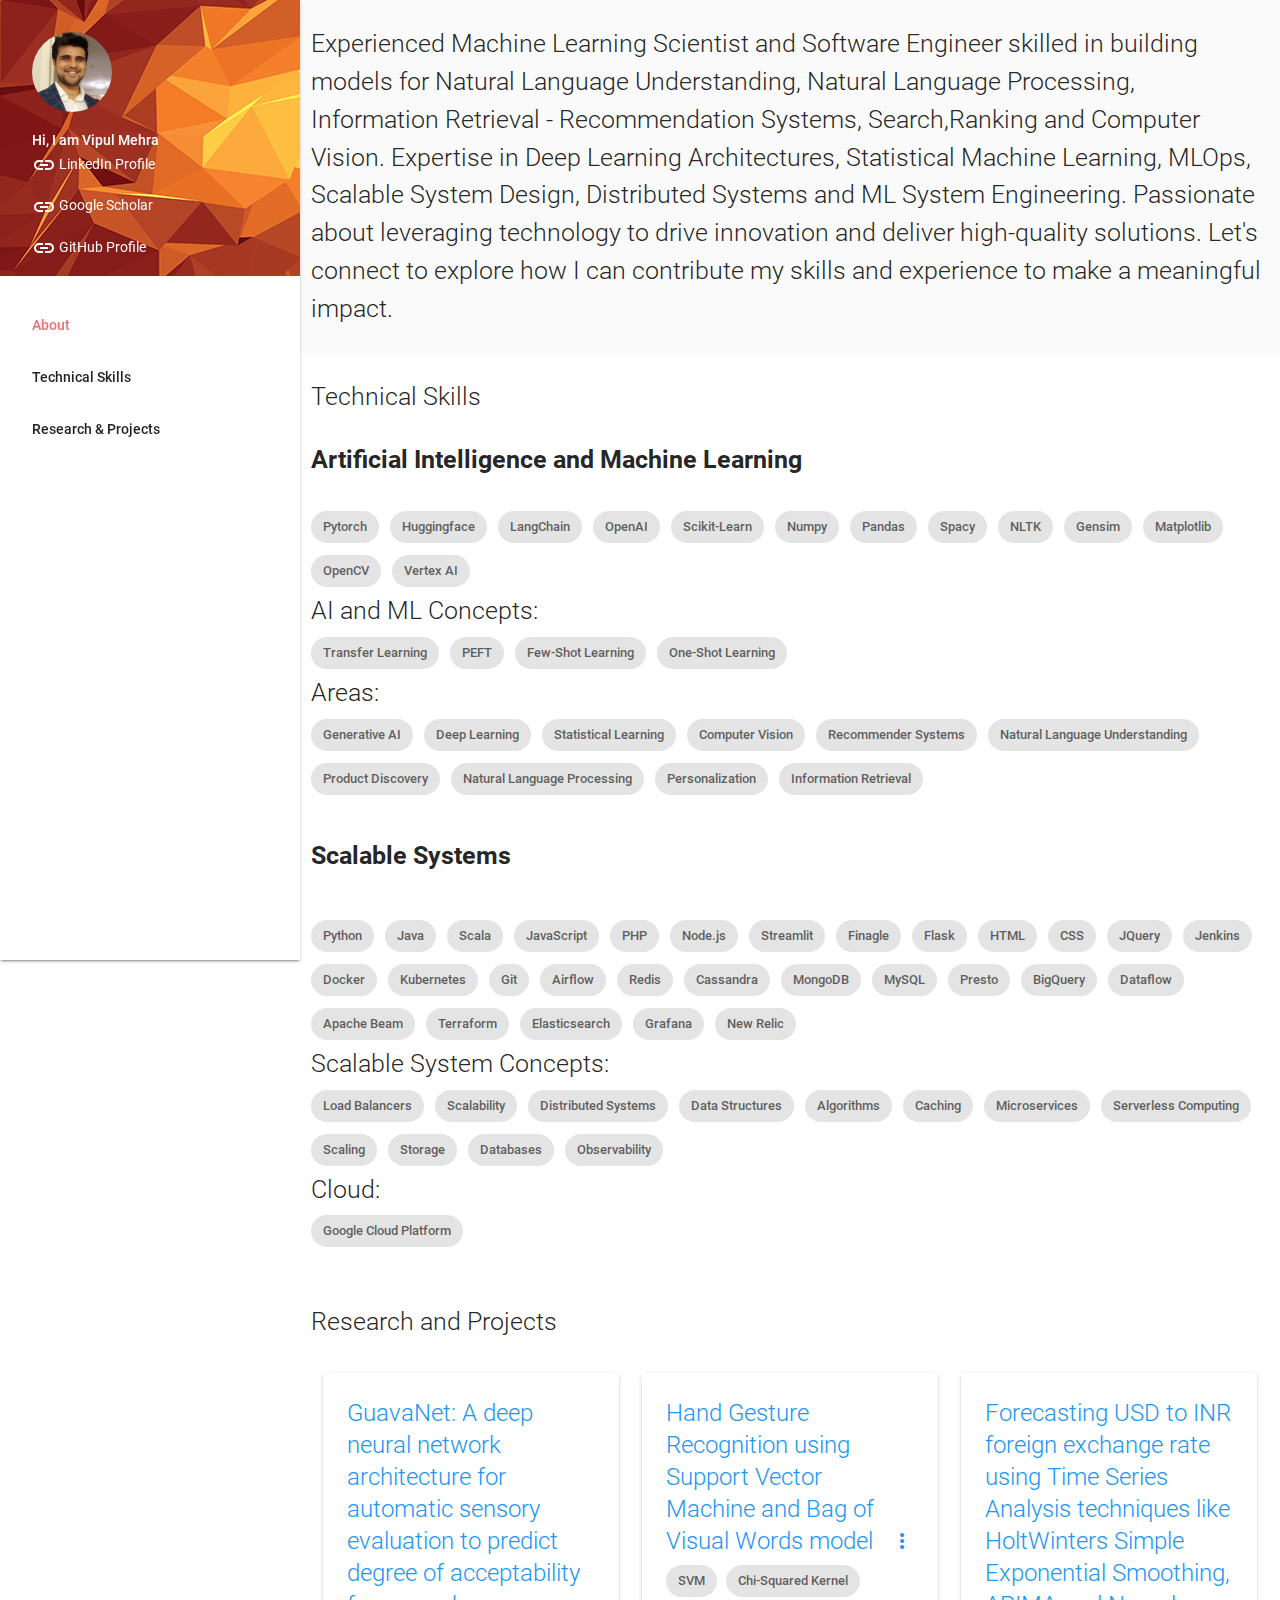
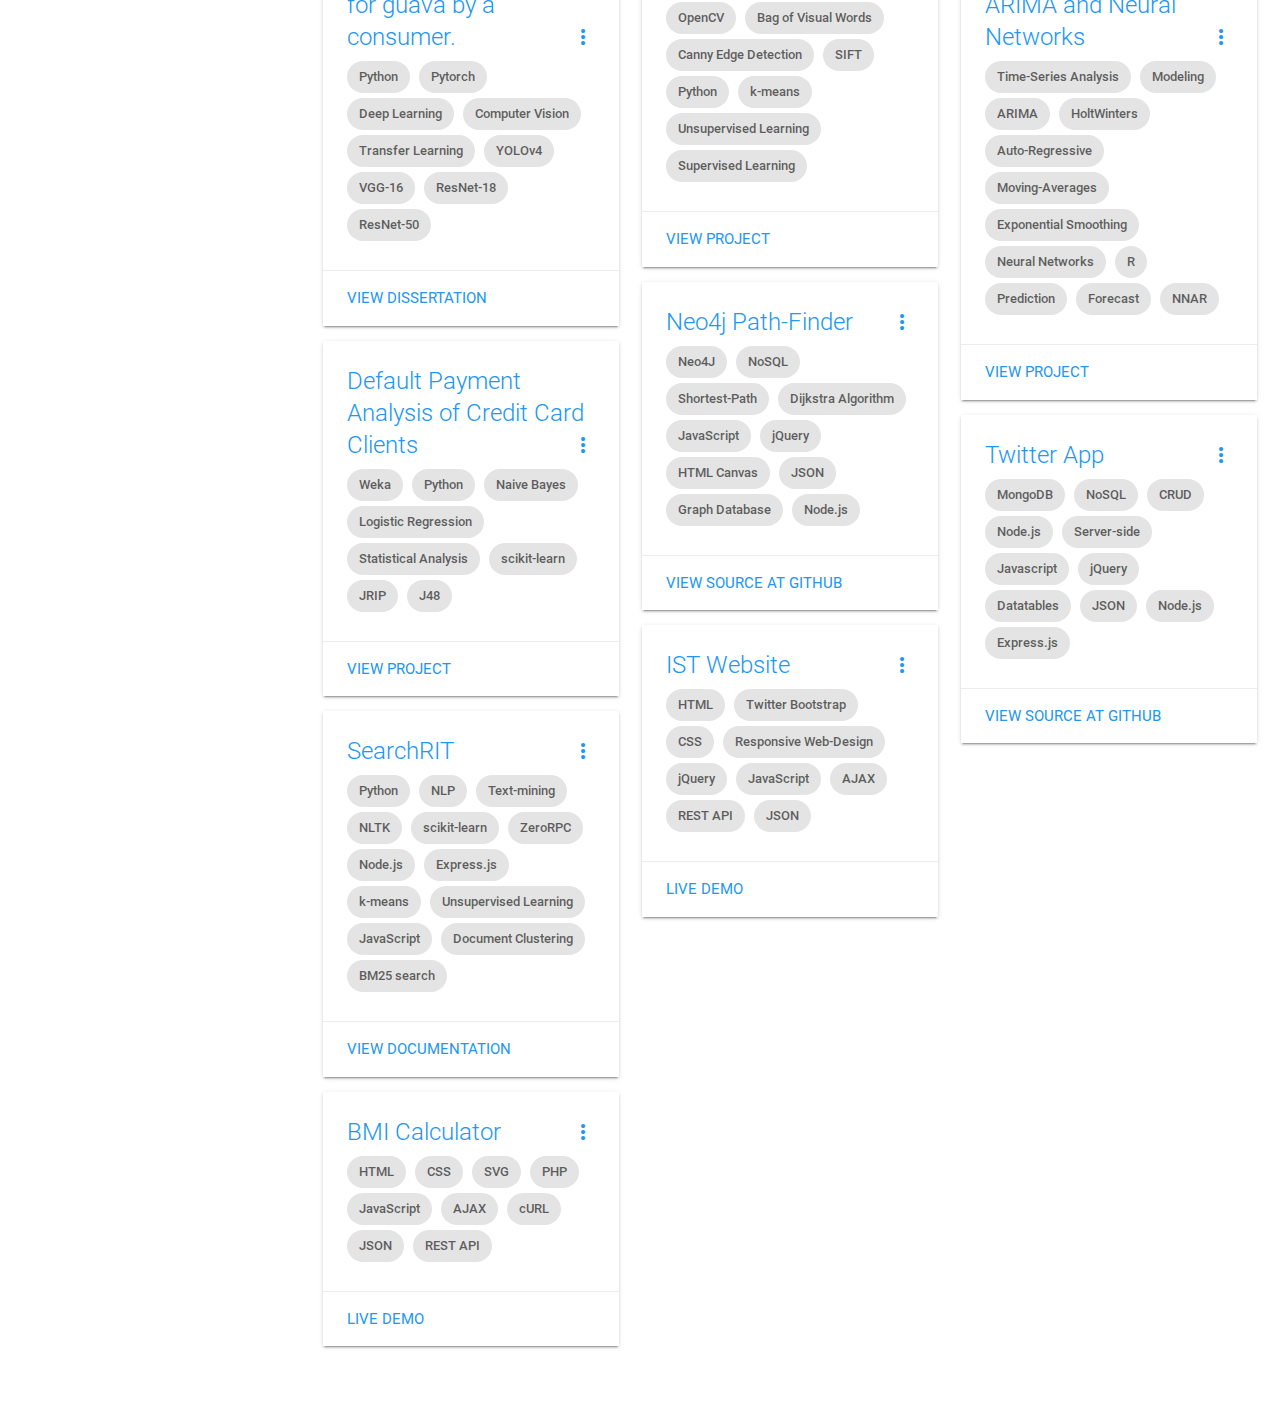
==== index.html @ 72c52c11 "updated skillset" ====
<!DOCTYPE html>
<html lang="en">
<head>
    <!--Import Google Icon Font-->
    <link href="https://fonts.googleapis.com/icon?family=Material+Icons" rel="stylesheet">
    <!--Import materialize.css-->
    <link type="text/css" rel="stylesheet" href="css/materialize.min.css"  media="screen,projection"/>
    <link rel="stylesheet" href="css/styles.css"/>
    <!--Let browser know website is optimized for mobile-->
    <meta name="viewport" content="width=device-width, initial-scale=1.0"/>
    <title>Vipul Mehra - IST Rochester Institute of Technology</title>
</head>
<body>
    <ul id="slide-out" class="side-nav fixed">
        <li>
            <div class="user-view">
                <div class="background">
                    <img src="images/geometric-sun.jpg">
                </div>
                <a href="images/image.jpg"><img style="width: 80px; height: 80px" class="circle" src="images/image_thumb.jpg"></a>
                <a href="#!name"><span class="white-text name">Hi, I am Vipul Mehra</span></a>
                <a target="_blank" href="https://www.linkedin.com/in/vipsm/"><span class="white-text email"><i class="material-icons">insert_link</i>&nbsp;LinkedIn Profile</span></a>
                <a target="_blank" href="https://scholar.google.com/citations?user=QEltY5QAAAAJ&hl=en"><span class="white-text email"><i class="material-icons">insert_link</i>&nbsp;Google Scholar</span></a>
                <a target="_blank" href="https://github.com/vipulmeh23"><span class="white-text email"><i class="material-icons">insert_link</i>&nbsp;GitHub Profile</span></a>
            </div>
        </li>
        <ul class="section table-of-contents">
            <li><a href="#about">About</a></li>
            <li><a href="#techskills">Technical Skills</a></li>
            <li><a href="#projects">Research & Projects</a></li>
        </ul>
    </ul>
    <a id="menuoption" href="#" data-activates="slide-out" class="button-collapse show-on-large blue white-text"><i class="large material-icons white-text">menu</i>Navigation</a>
    <div class="head">
        <div class="row">
            <div id="about" class="section scrollspy col s12 m12 l12 grey lighten-5">
                <span class="flow-text">
                    <p class="flow-text">Experienced Machine Learning Scientist and Software Engineer skilled in building models 
                        for Natural Language Understanding, Natural Language Processing, 
                        Information Retrieval - Recommendation Systems, Search,Ranking and Computer Vision. 
                        Expertise in Deep Learning Architectures, 
                        Statistical Machine Learning, MLOps, Scalable System Design, Distributed Systems and ML System Engineering. 
                        Passionate about leveraging technology to drive innovation and deliver high-quality solutions.
                        Let's connect to explore how I can contribute my skills and experience to make a meaningful impact.</p>
                </span>
            </div>
            
            <div id="techskills" class="section scrollspy col s12 m12 l12">
                <p class="flow-text">Technical Skills</p>
                <span class="flow-text">
                    <p class="flow-text">
                        <b>Artificial Intelligence and Machine Learning</b>
                        <div class="chip">Pytorch</div>
                        <div class="chip">Huggingface</div>
                        <div class="chip">LangChain</div>
                        <div class="chip">OpenAI</div>
                        <div class="chip">Scikit-Learn</div>
                        <div class="chip">Numpy</div>
                        <div class="chip">Pandas</div>
                        <div class="chip">Spacy</div>
                        <div class="chip">NLTK</div>
                        <div class="chip">Gensim</div>
                        <div class="chip">Matplotlib</div>
                        <div class="chip">OpenCV</div>
                        <div class="chip">Vertex AI</div>
                        <br />
                        AI and ML Concepts: 
                        <br />
                        <div class="chip">Transfer Learning</div>
                        <div class="chip">PEFT</div>
                        <div class="chip">Few-Shot Learning</div>
                        <div class="chip">One-Shot Learning</div>
                        <br />
                        Areas: 
                        <br />
                        <div class="chip">Generative AI</div>
                        <div class="chip">Deep Learning</div>
                        <div class="chip">Statistical Learning</div>
                        <div class="chip">Computer Vision</div>
                        <div class="chip">Recommender Systems</div>
                        <div class="chip">Natural Language Understanding</div>
                        <div class="chip">Product Discovery</div>
                        <div class="chip">Natural Language Processing</div>
                        <div class="chip">Personalization</div>
                        <div class="chip">Information Retrieval</div>
                        <br />
                        <br />
                        <b>Scalable Systems</b>
                        <br />
                        <br />
                        <div class="chip">Python</div>
                        <div class="chip">Java</div>
                        <div class="chip">Scala</div>
                        <div class="chip">JavaScript</div>
                        <div class="chip">PHP</div>
                        <div class="chip">Node.js</div>
                        <div class="chip">Streamlit</div>
                        <div class="chip">Finagle</div>
                        <div class="chip">Flask</div>
                        <div class="chip">HTML</div>
                        <div class="chip">CSS</div>
                        <div class="chip">JQuery</div>
                        <div class="chip">Jenkins</div>
                        <div class="chip">Docker</div>
                        <div class="chip">Kubernetes</div>
                        <div class="chip">Git</div>
                        <div class="chip">Airflow</div>
                        <div class="chip">Redis</div>
                        <div class="chip">Cassandra</div>
                        <div class="chip">MongoDB</div>
                        <div class="chip">MySQL</div>
                        <div class="chip">Presto</div>
                        <div class="chip">BigQuery</div>
                        <div class="chip">Dataflow</div>
                        <div class="chip">Apache Beam</div>
                        <div class="chip">Terraform</div>
                        <div class="chip">Elasticsearch</div>
                        <div class="chip">Grafana</div>
                        <div class="chip">New Relic</div>
                        <br />
                        Scalable System Concepts: 
                        <br />
                        <div class="chip">Load Balancers</div>
                        <div class="chip">Scalability</div>
                        <div class="chip">Distributed Systems</div>
                        <div class="chip">Data Structures</div>
                        <div class="chip">Algorithms</div>
                        <div class="chip">Caching</div>
                        <div class="chip">Microservices</div>
                        <div class="chip">Serverless Computing</div>
                        <div class="chip">Scaling</div>
                        <div class="chip">Storage</div>
                        <div class="chip">Databases</div>
                        <div class="chip">Observability</div>
                        <br />
                        Cloud: 
                        <br />
                        <div class="chip">Google Cloud Platform</div>
                    </p>
                </span>
            </div>
            
            <div id="projects" class="section scrollspy col s12 m12 l12">
                <p class="flow-text">Research and Projects</p>
                <div class="row">
                    <div class="col s12 m6 l4">
                        <div class="card">
                            <div class="card-image">
                                <!--img class="activator" src="images/searchRIT.png" -->
                            </div>
                            <div class="card-content">
                                <span class="card-title activator blue-text">GuavaNet: A deep neural network
                                    architecture for automatic sensory evaluation to predict degree of
                                    acceptability for guava by a consumer.<i class="material-icons right">more_vert</i></span>
                                <div class="chip">
                                    Python
                                </div>
                                <div class="chip">
                                    Pytorch
                                </div>
                                <div class="chip">
                                    Deep Learning
                                </div>
                                <div class="chip">
                                    Computer Vision
                                </div>
                                <div class="chip">
                                    Transfer Learning
                                </div>
                                <div class="chip">
                                    YOLOv4
                                </div>
                                <div class="chip">
                                    VGG-16
                                </div>
                                <div class="chip">
                                    ResNet-18
                                </div>
                                <div class="chip">
                                    ResNet-50
                                </div>
                            </div>
                            <div class="card-action">
                                <a target="_blank" class="blue-text" href="https://arxiv.org/abs/2108.02563">View Dissertation</a>
                            </div>
                            <div class="card-reveal">
                                <span class="card-title grey-text text-darken-4">GuavaNet: A deep neural network
                                    architecture for automatic sensory evaluation to predict degree of
                                    acceptability for guava by a consumer.<i class="material-icons right">close</i></span>
                                <p>
                                    This thesis is divided into two parts:Part I: Analysis of Fruits, Vegetables, 
                                    Cheese and Fish based on Image Processing using Computer Vision and 
                                    Deep Learning: A Review. It consists of a comprehensive review of image processing, 
                                    computer vision and deep learning techniques applied to carry out analysis of fruits, 
                                    vegetables, cheese and fish.This part also serves as a literature review 
                                    for Part II.Part II: GuavaNet: A deep neural network architecture for automatic 
                                    sensory evaluation to predict degree of acceptability for Guava by a consumer. 
                                    This part introduces to an end-to-end deep neural network architecture that can 
                                    predict the degree of acceptability by the consumer for a guava based on sensory evaluation.
                                </p>
                            </div>
                        </div>
                        
                        <div class="card">
                            <div class="card-image">
                            <!-- img class="activator" src="images/analysis.png" -->
                            </div>
                            <div class="card-content">
                                <span class="card-title activator blue-text">Default Payment Analysis of Credit Card Clients<i class="material-icons right">more_vert</i></span>
                            <div class="chip">
                            Weka
                            </div>
                            <div class="chip">
                            Python
                            </div>
                            <div class="chip">
                            Naive Bayes
                            </div>
                            <div class="chip">
                            Logistic Regression
                            </div>
                            <div class="chip">
                            Statistical Analysis
                            </div>
                            <div class="chip">
                            scikit-learn
                            </div>
                            <div class="chip">
                            JRIP
                            </div>
                            <div class="chip">
                            J48
                            </div>
                            </div>
                            <div class="card-action">
                            <a target="_blank" class="blue-text" href="downloads/credit-risk-analysis.pdf">View Project</a> 
                            </div>
                            <div class="card-reveal">
                                <span class="card-title grey-text text-darken-4">Default Payment Analysis of Credit Card Clients<i class="material-icons right">close</i></span>
                                <p>
                                Lending is one of the key business areas in the banking industry, 
                                credit cards as of late have seen huge success over the course of years. 
                                In pursuit to increase their market share,banks often issue credit cards to 
                                ineligible customers without adequate background checks. Also, many customers 
                                used their credit card beyond their repayment capabilities leading to high 
                                debt accumulation. Identifying the risky and non-risky customers is the 
                                biggest challenge for banks. So, the problem we are trying to analyze is 
                                how to identify the risky and non-risky customers, helping the bank to decide 
                                if a customer has the potential to repay the used credit of the bank.
                                </p>
                            </div>
                        </div>

                        <div class="card">
                            <div class="card-image">
                                <!-- img class="activator" src="images/searchRIT.png" -->
                            </div>
                            <div class="card-content">
                                <span class="card-title activator blue-text">SearchRIT<i class="material-icons right">more_vert</i></span>
                                <div class="chip">
                                    Python
                                </div>
                                <div class="chip">
                                    NLP
                                </div>
                                <div class="chip">
                                    Text-mining
                                </div>
                                <div class="chip">
                                    NLTK
                                </div>
                                <div class="chip">
                                    scikit-learn
                                </div>
                                <div class="chip">
                                    ZeroRPC
                                </div>
                                <div class="chip">
                                    Node.js
                                </div>
                                <div class="chip">
                                    Express.js
                                </div>
                                <div class="chip">
                                    k-means
                                </div>
                                <div class="chip">
                                    Unsupervised Learning
                                </div>
                                <div class="chip">
                                    JavaScript
                                </div>
                                <div class="chip">
                                    Document Clustering
                                </div>
                                <div class="chip">
                                    BM25 search
                                </div>
                            </div>
                            <div class="card-action">
                                <a target="_blank" class="blue-text" href="downloads/searchRIT.pdf">View Documentation</a>
                            </div>
                            <div class="card-reveal">
                                <span class="card-title grey-text text-darken-4">SearchRIT<i class="material-icons right">close</i></span>
                                <p>
                                    This information engine is able to tell its users
                                    what is happening around in RIT by providing them with the top terms from the collected documents.
                                    The machine learning model is generated using Simple K-Means document clustering utilizing the scikit-learn library in python.
                                    The model is deployed using RPC (Remote Procedure call) as a distributed system for the purpose of making a client-server
                                    architecture and is utilized by a web-application based on Node.js/Express.js. Further, the search engine utilizes OKAPI BM25
                                    algorithm to search through words in the clustered documents.
                                </p>
                            </div>
                        </div>
                        <div class="card">
                            <div class="card-image">
                                <!-- img class="activator" src="images/bmi.png" -->
                            </div>
                            <div class="card-content">
                                <span class="card-title activator blue-text">BMI Calculator<i class="material-icons right">more_vert</i></span>
                                <div class="chip">
                                    HTML
                                </div>
                                <div class="chip">
                                    CSS
                                </div>
                                <div class="chip">
                                    SVG
                                </div>
                                <div class="chip">
                                    PHP
                                </div>
                                <div class="chip">
                                    JavaScript
                                </div>
                                <div class="chip">
                                    AJAX
                                </div>
                                <div class="chip">
                                    cURL
                                </div>
                                <div class="chip">
                                    JSON
                                </div>
                                <div class="chip">
                                    REST API
                                </div>
                            </div>
                            <div class="card-action">
                                <a class="blue-text" target="_blank" href="https://people.rit.edu/~vm8176/HandsOn/bmi">live demo</a>
                            </div>
                            <div class="card-reveal">
                                <span class="card-title grey-text text-darken-4">BMI Calculator<i class="material-icons right">close</i></span>
                                <p>
                                    As a part of mini project for client design, the requirements were to manipulate DOM
                                    (Document Object Model) and do things with form elements on fly using only JavaScript
                                    and related technologies in their Vanilla form. For this project we were not allowed
                                    to use innerHTML. This mini app finds your Body Mass Index consuming a third party API.
                                    It takes in your body vitals posts it to a service via AJAX which makes cURL request to
                                    the third party API and returns a response in JSON which includes BMI calculation results.
                                    The app utilizes SVG for graphics, PHP for service and the front-end is based on bootstrap without JQuery.
                                </p>
                            </div>
                        </div>
                    </div>
                    
                    <div class="col s12 m6 l4">
                        <div class="card">
                            <div class="card-image">
                                <!--img class="activator" src="images/WholeProcess.png" -->
                            </div>
                            <div class="card-content">
                                <span class="card-title activator blue-text">Hand Gesture Recognition using Support Vector Machine
                                    and Bag of Visual Words model<i class="material-icons right">more_vert</i></span>
                                <div class="chip">
                                    SVM
                                </div>
                                <div class="chip">
                                   Chi-Squared Kernel
                                </div>
                                <div class="chip">
                                    OpenCV
                                </div>
                                <div class="chip">
                                    Bag of Visual Words
                                </div>
                                <div class="chip">
                                    Canny Edge Detection
                                </div>
                                <div class="chip">
                                    SIFT
                                </div>
                                <div class="chip">
                                    Python
                                </div>
                                <div class="chip">
                                    k-means
                                </div>
                                <div class="chip">
                                    Unsupervised Learning
                                </div>
                                <div class="chip">
                                    Supervised Learning
                                </div>
                            </div>
                            <div class="card-action">
                                <a target="_blank" class="blue-text" href="downloads/hand-gesture-recognition_BOVW.pdf">View Project</a>
                            </div>
                            <div class="card-reveal">
                                <span class="card-title grey-text text-darken-4">Hand Gesture Recognition using Support Vector Machine
                                    and Bag of Visual Words model<i class="material-icons right">close</i></span>
                                <p>
                                    This paper explores a very well known technique for image classification and
                                    recognition that is Bag of Visual Words. The process involves feature extraction
                                    using Canny Edge Detec- tor and Scale-Invariant Feature Transform (SIFT),
                                    codebooks construction using generative model like K-Means and Vector quantization.
                                    Finally, classification is done using Support Vec- tor Machines (SVM) using chi-squared kernel.
                                    After applying 10 cross validation the accuracy comes to be around approx 70%.
                                </p>
                            </div>
                        </div>
                        <div class="card">
                            <div class="card-image">
                                <!-- img class="activator" src="images/pathfind.png" -->
                            </div>
                            <div class="card-content">
                                <span class="card-title activator blue-text">Neo4j Path-Finder<i class="material-icons right">more_vert</i></span>
                                <div class="chip">
                                    Neo4J
                                </div>
                                <div class="chip">
                                    NoSQL
                                </div>
                                <div class="chip">
                                    Shortest-Path
                                </div>
                                <div class="chip">
                                    Dijkstra Algorithm
                                </div>
                                <div class="chip">
                                    JavaScript
                                </div>
                                <div class="chip">
                                    jQuery
                                </div>
                                <div class="chip">
                                    HTML Canvas
                                </div>
                                <div class="chip">
                                    JSON
                                </div>
                                <div class="chip">
                                    Graph Database
                                </div>
                                <div class="chip">
                                    Node.js
                                </div>
                            </div>
                            <div class="card-action">
                                <a class="blue-text" target="_blank" href="https://github.com/vipulmeh23/neo4j">View source at Github</a>
                            </div>
                            <div class="card-reveal">
                                <span class="card-title grey-text text-darken-4">Neo4j Pathfinder<i class="material-icons right">close</i></span>
                                <p>
                                    As a part of requirement for Knowledge Representation Technologies project.
                                    We were required to utilize NoSQL graph based database Neo4j and develop a web/mobile application.
                                    Path Finder is an application to find shortest path between a source room and a destination room
                                    in the B.Thomas Golisano college of computing and information sciences 2nd floor (IST department).
                                    Uses Dijkstra algorithm to find all shortest paths. Technology stack used is Neo4J graph database
                                    for the back-end and the front-end utilizes Node.js, Express.js, JQuery and HTML Canvas.
                                </p>
                            </div>
                        </div>
                        <div class="card white">
                            <div class="card-image">
                                <!-- img class="activator" src="images/istweb.png" -->
                            </div>
                            <div class="card-content white">
                                <span class="card-title activator blue-text">IST Website<i class="material-icons right">more_vert</i></span>
                                <div class="chip">
                                    HTML
                                </div>
                                <div class="chip">
                                    Twitter Bootstrap
                                </div>
                                <div class="chip">
                                    CSS
                                </div>
                                <div class="chip">
                                    Responsive Web-Design
                                </div>
                                <div class="chip">
                                    jQuery
                                </div>
                                <div class="chip">
                                    JavaScript
                                </div>
                                <div class="chip">
                                    AJAX
                                </div>
                                <div class="chip">
                                    REST API
                                </div>
                                <div class="chip">
                                    JSON
                                </div>
                            </div>
                            <div class="card-action">
                                <a class="blue-text" target="_blank" href="https://people.rit.edu/~vm8176/Project2/ist">live demo</a>
                            </div>
                            <div class="card-reveal">
                                <span class="card-title grey-text text-darken-4">IST Website<i class="material-icons right">close</i></span>
                                <p>
                                    As a part of requirement for Client Design and Development, developed web-presence for the
                                    IST (Information Sciences & Technology) department of Rochester Institute of Technology.
                                    Re-usability and usage of JQuery was the main requirement for this project.
                                    Consumed existing API using JQuery AJAX and generated the content dynamically for the website.
                                </p>
                            </div>
                        </div>
                    </div>
                    <div class="col s12 m6 l4">
                        <div class="card">
                            <div class="card-image">
                                <!-- img class="activator" src="images/ts.png" -->
                            </div>
                            <div class="card-content">
                                <span class="card-title activator blue-text">Forecasting USD to INR foreign exchange rate using Time
                                    Series Analysis techniques like HoltWinters Simple Exponential Smoothing, 
                                    ARIMA and Neural Networks<i class="material-icons right">more_vert</i></span>
                                <div class="chip">
                                    Time-Series Analysis
                                </div>
                                <div class="chip">
                                    Modeling
                                </div>
                                <div class="chip">
                                    ARIMA
                                </div>
                                <div class="chip">
                                    HoltWinters
                                </div>
                                <div class="chip">
                                    Auto-Regressive
                                </div>
                                <div class="chip">
                                    Moving-Averages
                                </div>
                                <div class="chip">
                                    Exponential Smoothing
                                </div>
                                <div class="chip">
                                    Neural Networks
                                </div>
                                <div class="chip">
                                    R
                                </div>
                                <div class="chip">
                                    Prediction
                                </div>
                                <div class="chip">
                                    Forecast
                                </div>
                                <div class="chip">
                                    NNAR
                                </div>
                            </div>
                            <div class="card-action">
                                <a target="_blank" class="blue-text" href="downloads/project_time_series.pdf">View Project</a>
                            </div>
                            <div class="card-reveal">
                                <span class="card-title grey-text text-darken-4">Forecasting USD to INR foreign exchange rate using Time series Analysis<i class="material-icons right">close</i></span>
                                <p>
                                    Forecasting the exchange rates is both a challenging and important task for the modern
                                    traders, people working in the financial markets and general population across the globe. In
                                    this paper we will be utilizing the time series concepts to do an analysis and predict the
                                    daily exchange rates of the Indian Rupee (INR) against the United States Dollar (USD). This
                                    paper will investigate and compare different forecasting techniques like ARIMA, Holt-Winters
                                    simple exponential smoothing and Neural networks. Further, utilizing the above techniques
                                    investigate the behavior of daily exchange rates of the Indian Rupee (INR) against the United
                                    States Dollar. (Daily exchange rates from 19th November 2007 to 18th December 2017 were
                                    used for the analysis).
                                </p>
                            </div>
                        </div>
                        <div class="card white">
                            <div class="card-image">
                                <!-- img class="activator" src="images/twitter.png" -->
                            </div>
                            <div class="card-content white">
                                <span class="card-title activator blue-text">Twitter App<i class="material-icons right">more_vert</i></span>
                                <div class="chip">
                                    MongoDB
                                </div>
                                <div class="chip">
                                    NoSQL
                                </div>
                                <div class="chip">
                                    CRUD
                                </div>
                                <div class="chip">
                                    Node.js
                                </div>
                                <div class="chip">
                                    Server-side
                                </div>
                                <div class="chip">
                                    Javascript
                                </div>
                                <div class="chip">
                                    jQuery
                                </div>
                                <div class="chip">
                                    Datatables
                                </div>
                                <div class="chip">
                                    JSON
                                </div>
                                <div class="chip">
                                    Node.js
                                </div>
                                <div class="chip">
                                    Express.js
                                </div>
                            </div>
                            <div class="card-action">
                                <a class="blue-text" target="_blank" href="https://github.com/vipulmeh23/krt">view source at Github</a>
                            </div>
                            <div class="card-reveal">
                                <span class="card-title grey-text text-darken-4">Twitter Application<i class="material-icons right">close</i></span>
                                <p>
                                    Twitter Application is a Node.js/Express.js based web application.
                                    As a part of curriculum for Knowledge Representation Technologies, task was to take exceptionally large data-set store
                                    it in MongoDB and do CRUD (create read update delete) operation on them through a client.
                                    Used EJS (embedded JavaScript) to render views, on the back-end Express.Js framework in vanilla form over the top of Node.Js.
                                    Frontend was designed using Twitter Bootstrap along with a server side implementation of JQuery Data-tables and jQuery.
                                </p>
                            </div>
                        </div>
                    </div>
                </div>
            </div>
        </div>
    </div>
<!--Import jQuery before materialize.js-->
<script type="text/javascript" src="https://code.jquery.com/jquery-2.1.1.min.js"></script>
<script type="text/javascript" src="js/materialize.min.js"></script>
<script type="text/javascript">
    $(document).ready(function(){
        $('.scrollspy').scrollSpy({scrollOffset: 0 });
    });
    // Initialize collapse button
    $(".button-collapse").sideNav();
</script>
</body>
</html>
---- css/styles.css ----
#menuoption {
    display: none !important;
}
.head {
    padding-top: 0;
    padding-left: 300px;
}
i{
    vertical-align: middle !important;
}
.table-of-contents a.active {
    font-weight: 500;
    padding: 0 32px !important;
    border-left: 0 !important;
    color: #ee6e73 !important;
}
@media only screen and (max-width : 992px) {
    .head {
        padding-left: 0;
    }
    #menuoption {
        display: block !important;
    }
}
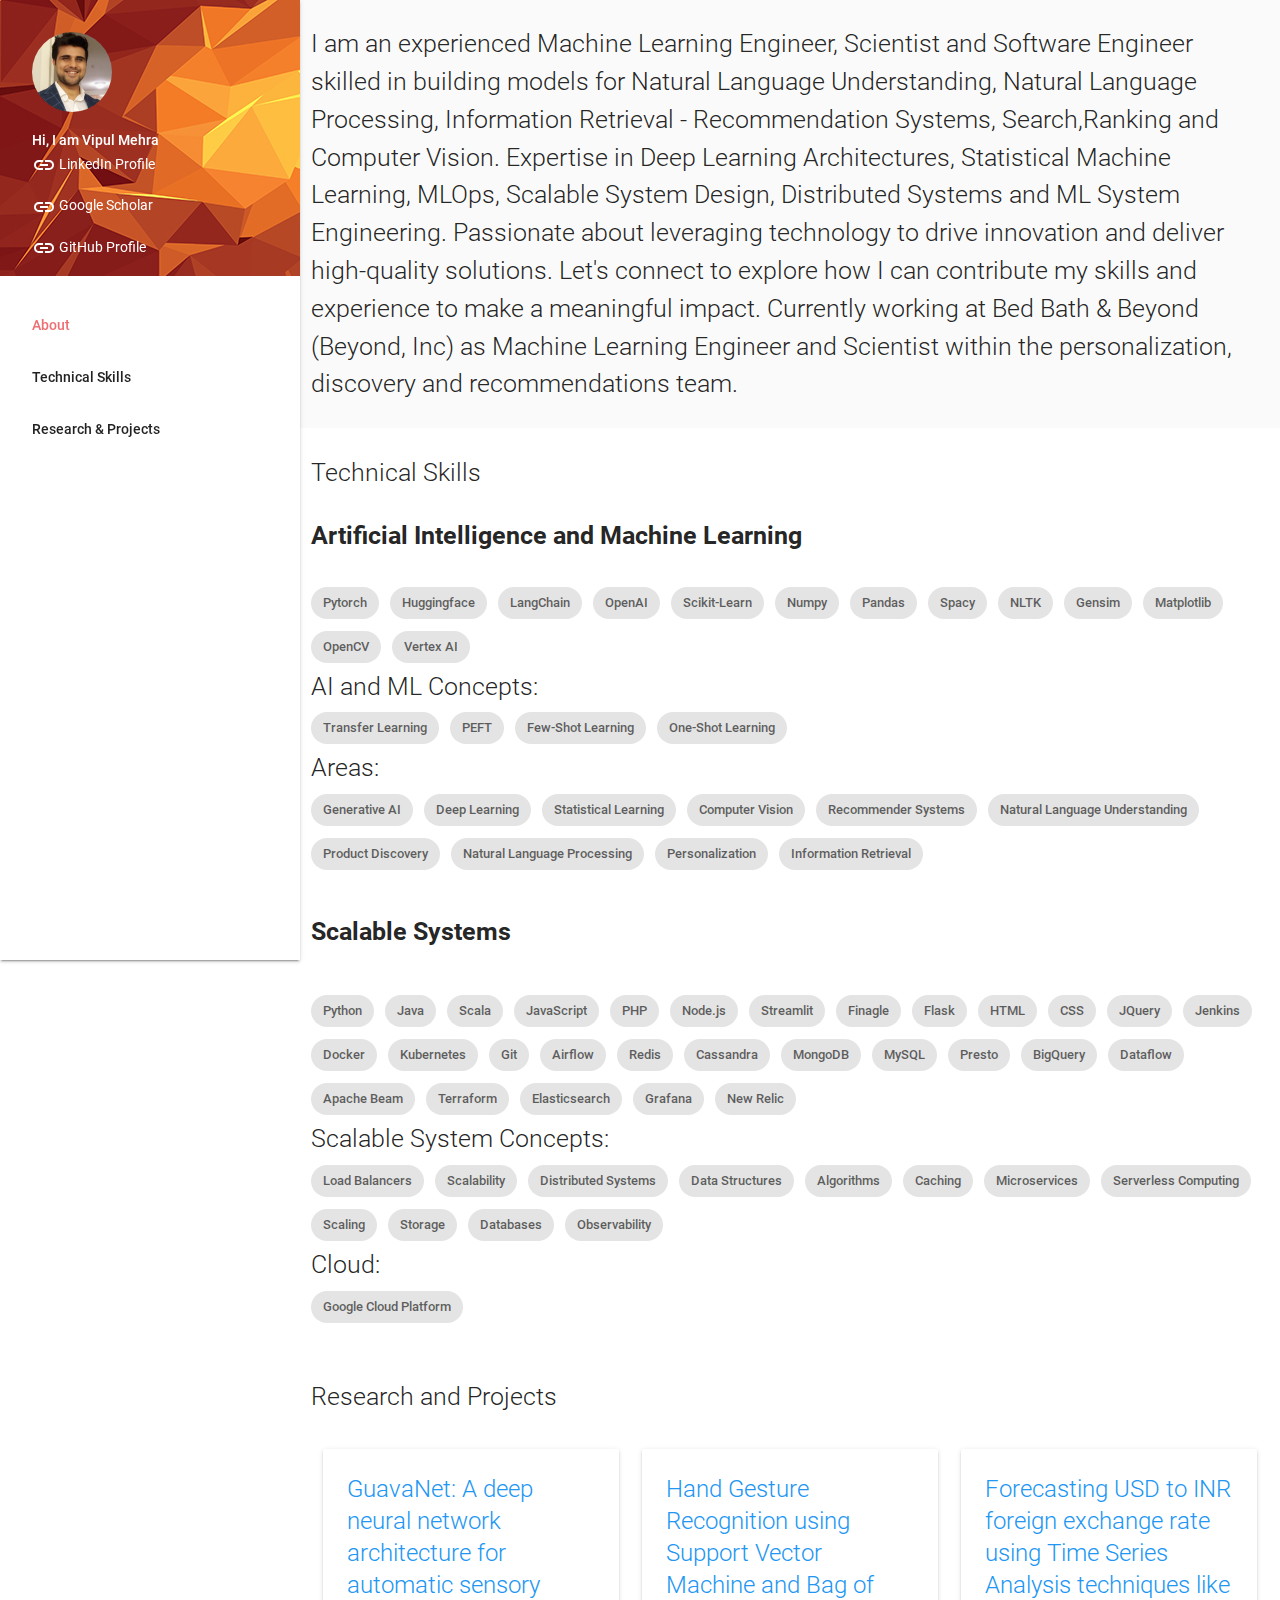
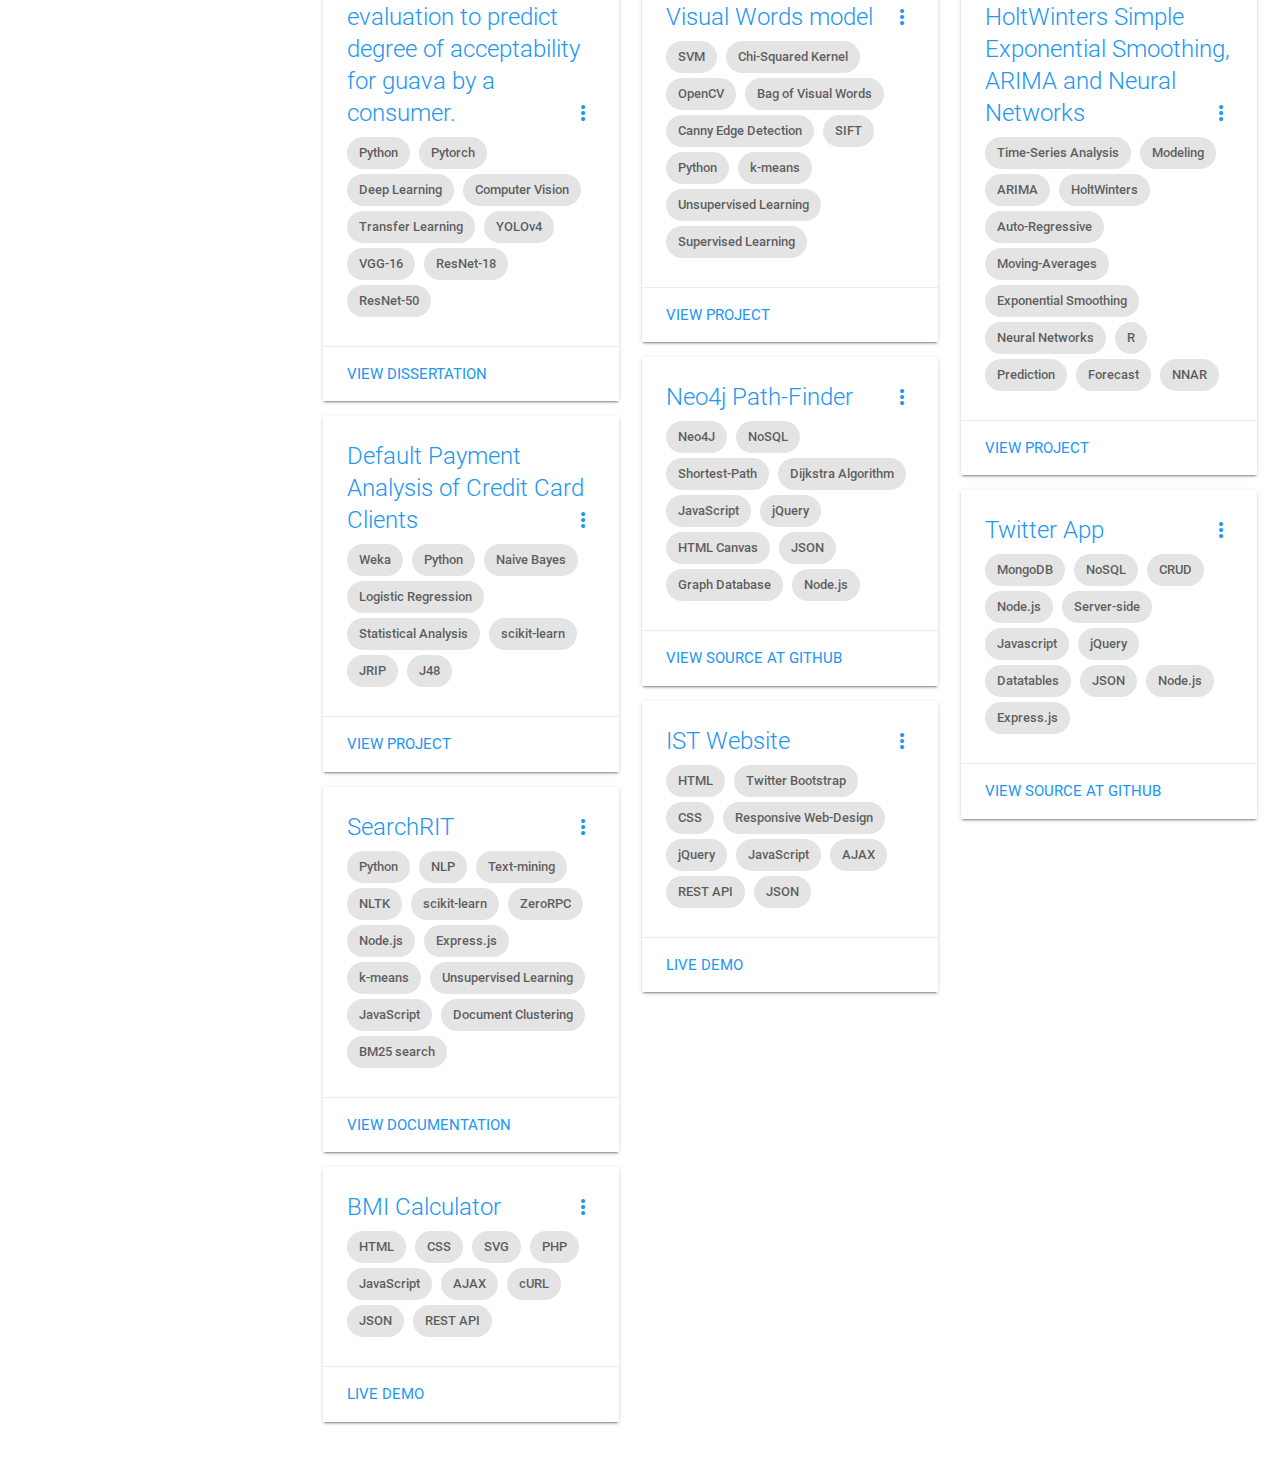
==== commit b7537dac: "Updated skills" ====
--- a/index.html
+++ b/index.html
@@ -35,13 +35,14 @@
         <div class="row">
             <div id="about" class="section scrollspy col s12 m12 l12 grey lighten-5">
                 <span class="flow-text">
-                    <p class="flow-text">Experienced Machine Learning Scientist and Software Engineer skilled in building models 
+                    <p class="flow-text">I am an experienced Machine Learning Engineer, Scientist and Software Engineer skilled in building models 
                         for Natural Language Understanding, Natural Language Processing, 
                         Information Retrieval - Recommendation Systems, Search,Ranking and Computer Vision. 
                         Expertise in Deep Learning Architectures, 
                         Statistical Machine Learning, MLOps, Scalable System Design, Distributed Systems and ML System Engineering. 
                         Passionate about leveraging technology to drive innovation and deliver high-quality solutions.
-                        Let's connect to explore how I can contribute my skills and experience to make a meaningful impact.</p>
+                        Let's connect to explore how I can contribute my skills and experience to make a meaningful impact. Currently working at 
+                        Bed Bath & Beyond (Beyond, Inc) as Machine Learning Engineer and Scientist within the personalization, discovery and recommendations team.</p>
                 </span>
             </div>
             
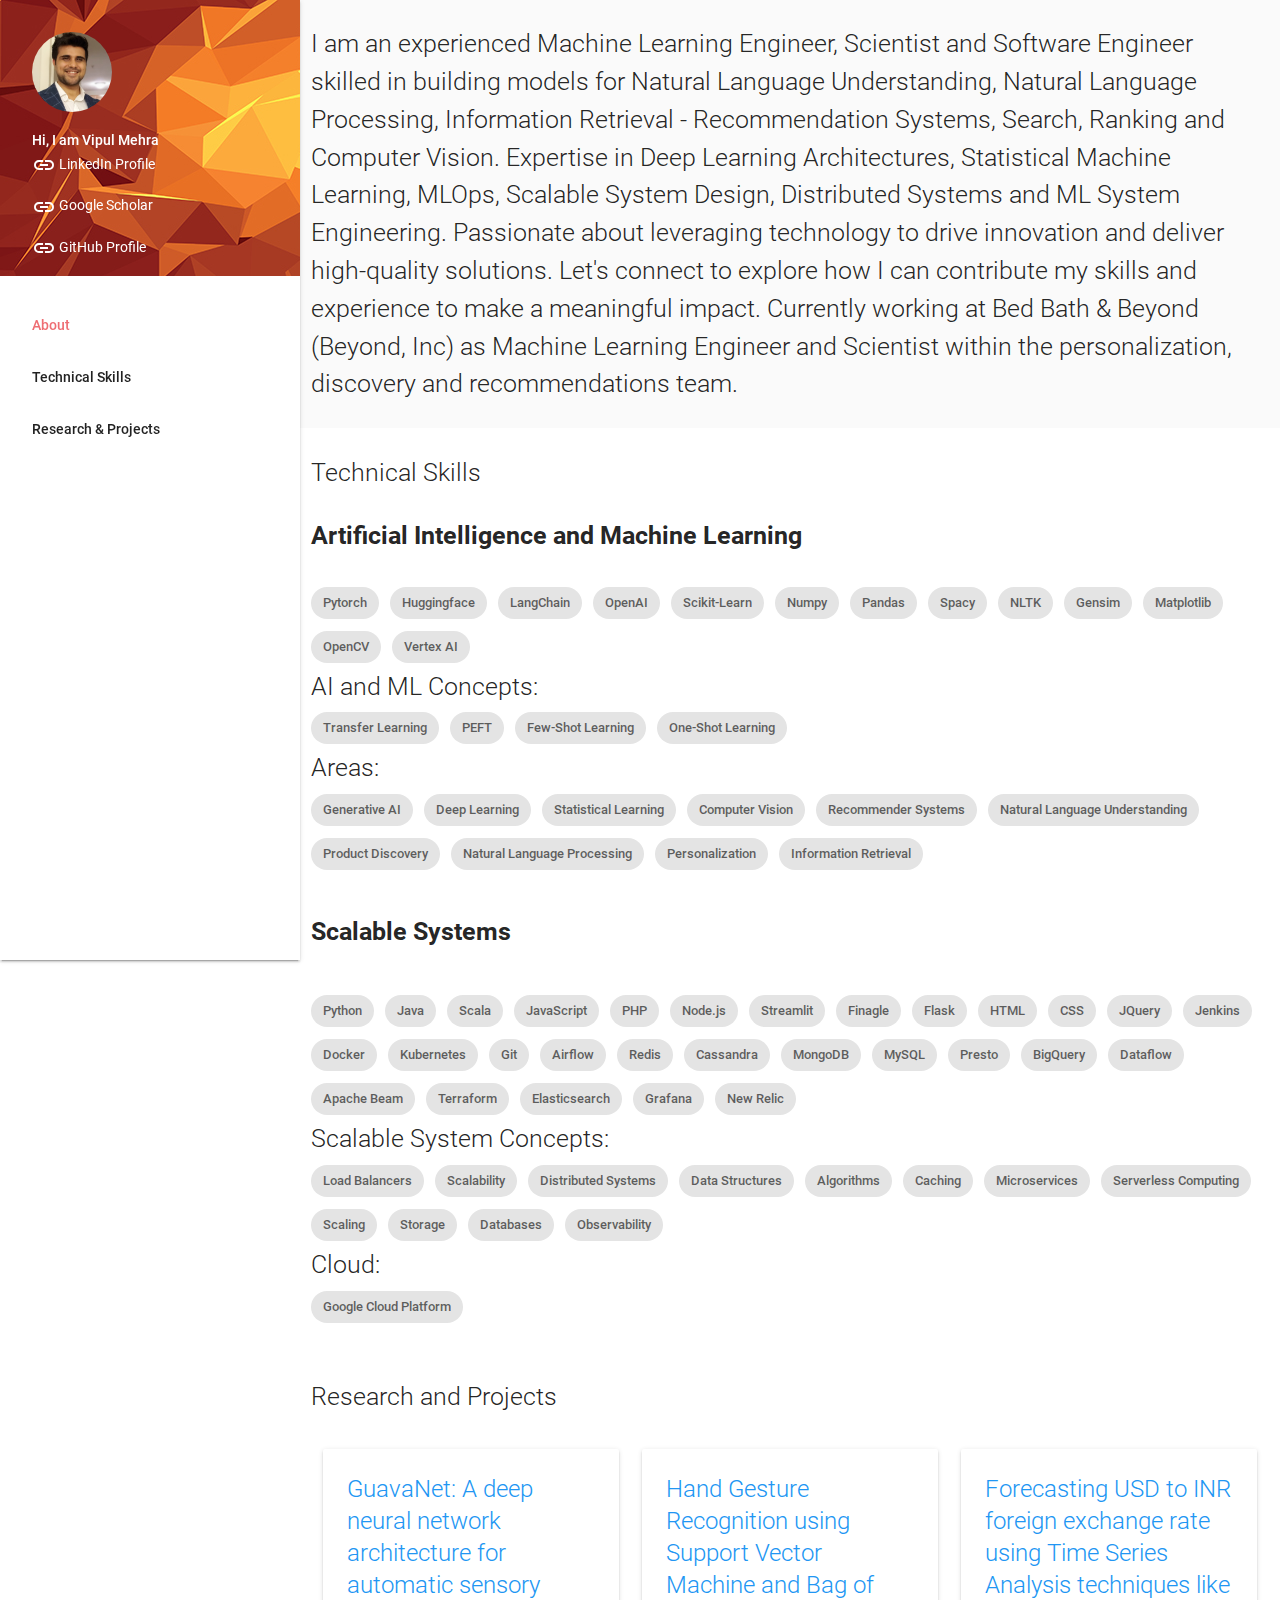
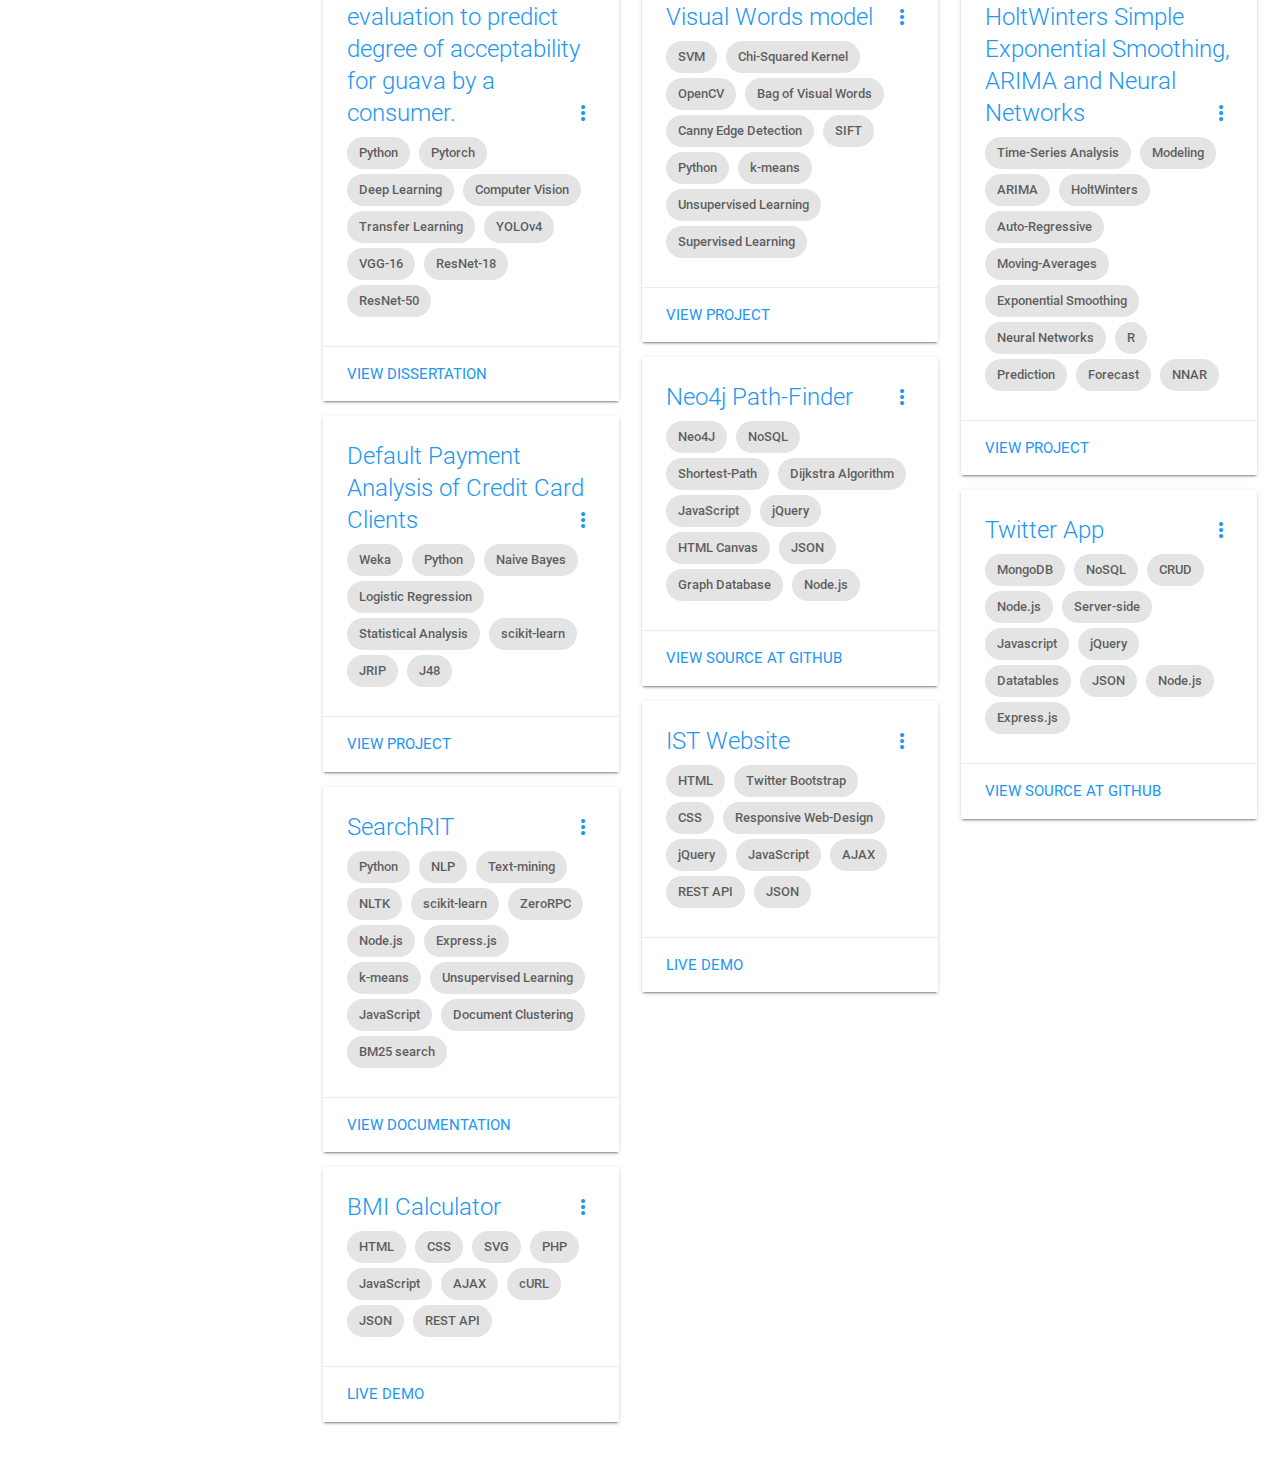
==== commit 2703d11b: "Resolved the formatting issue" ====
--- a/index.html
+++ b/index.html
@@ -37,7 +37,7 @@
                 <span class="flow-text">
                     <p class="flow-text">I am an experienced Machine Learning Engineer, Scientist and Software Engineer skilled in building models 
                         for Natural Language Understanding, Natural Language Processing, 
-                        Information Retrieval - Recommendation Systems, Search,Ranking and Computer Vision. 
+                        Information Retrieval - Recommendation Systems, Search, Ranking and Computer Vision. 
                         Expertise in Deep Learning Architectures, 
                         Statistical Machine Learning, MLOps, Scalable System Design, Distributed Systems and ML System Engineering. 
                         Passionate about leveraging technology to drive innovation and deliver high-quality solutions.
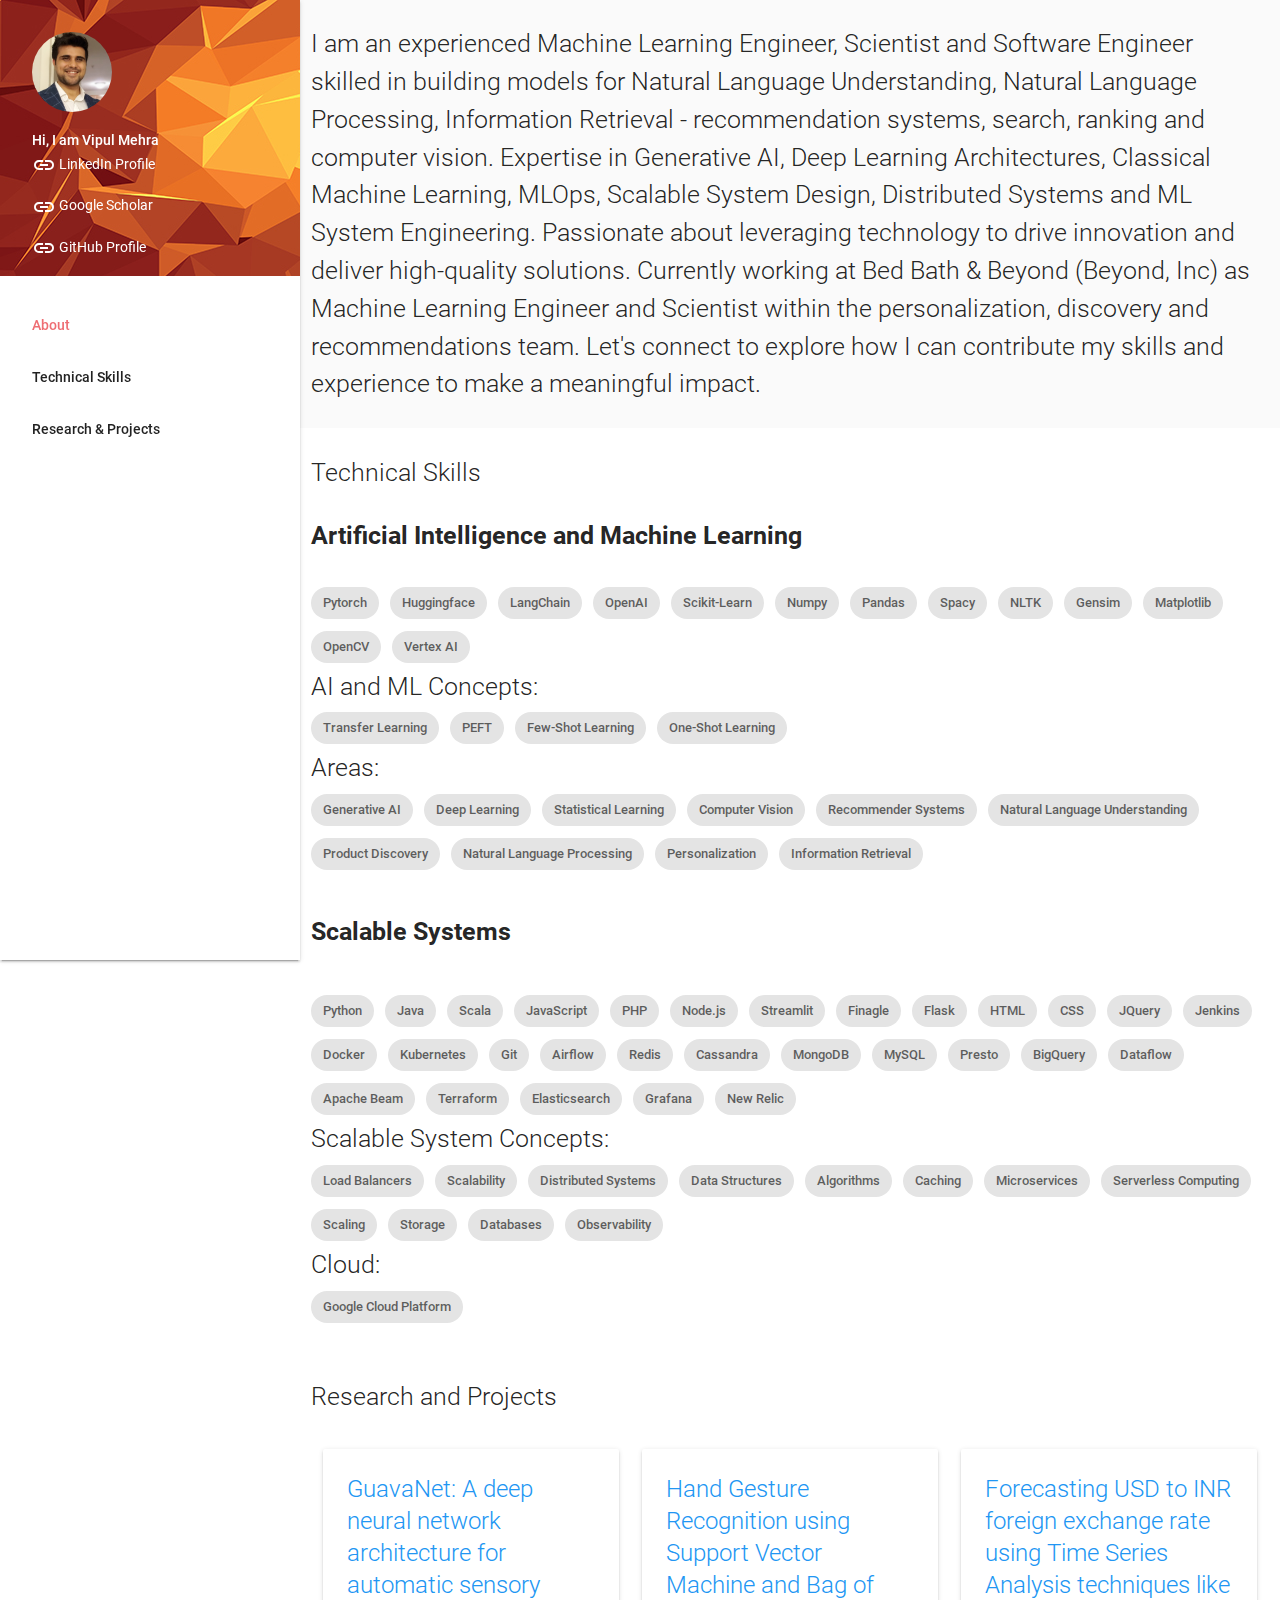
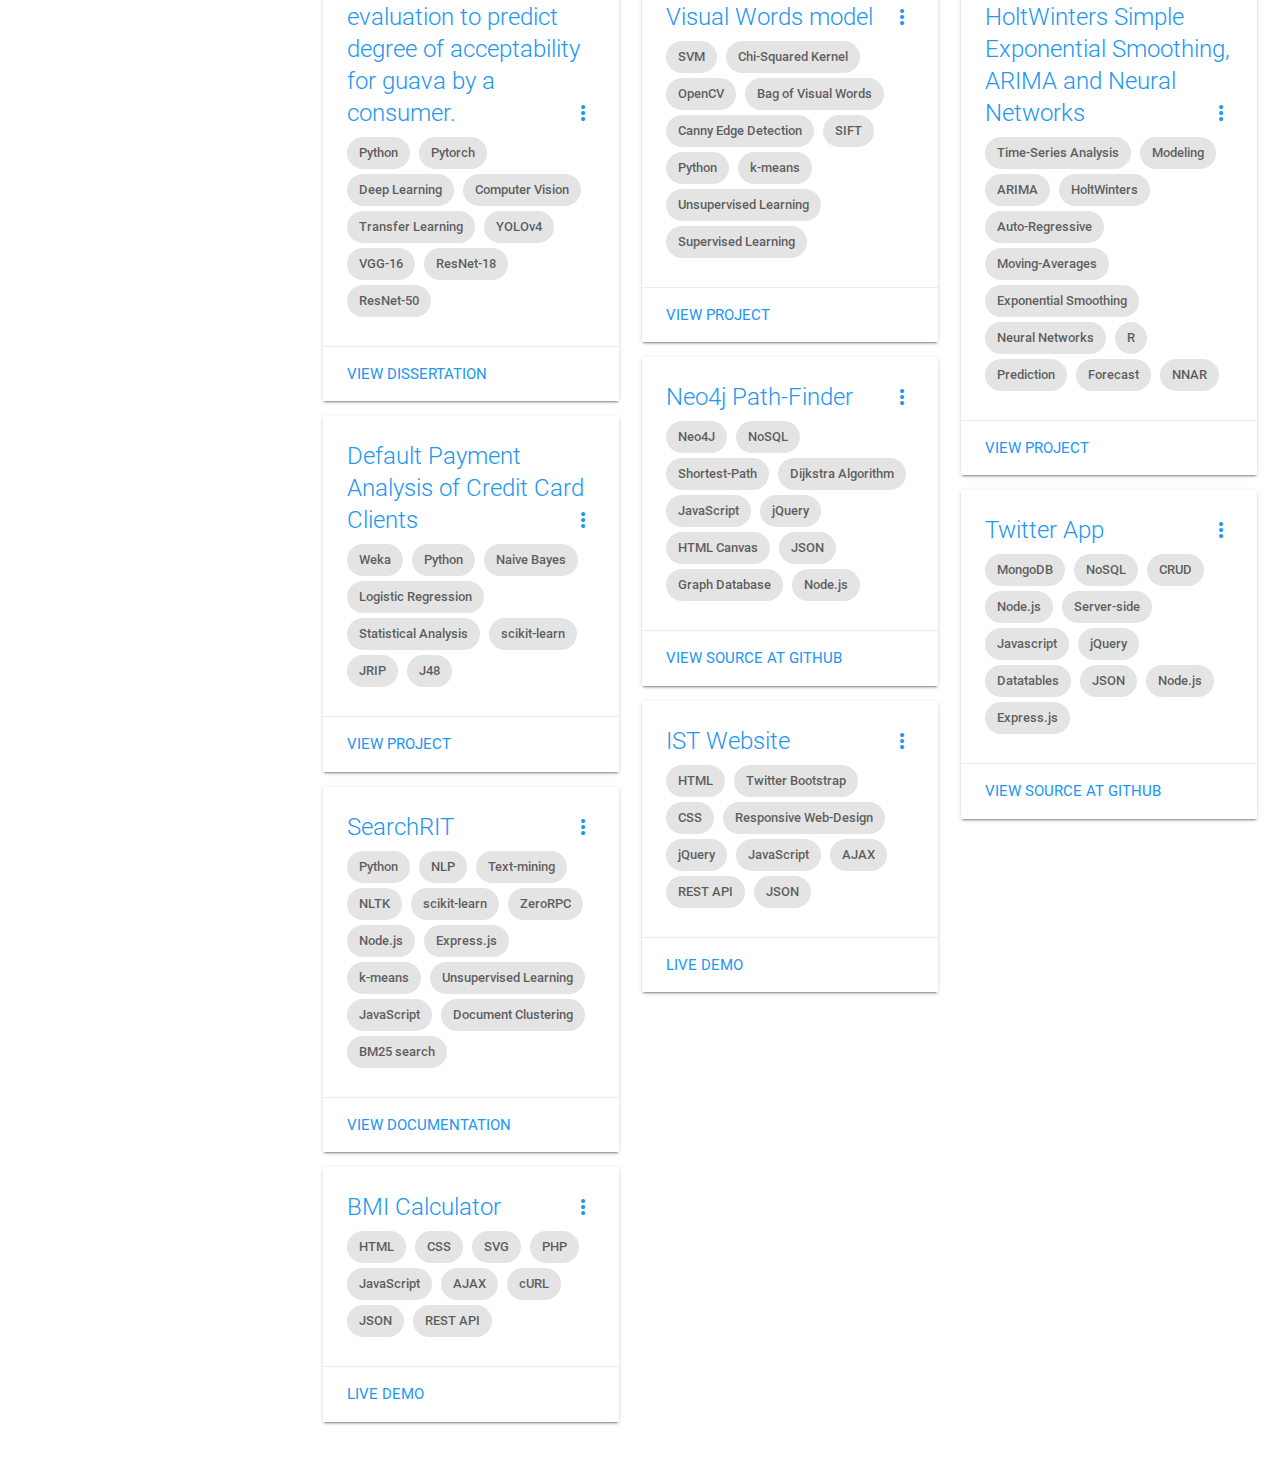
==== commit cc4031d3: "Updated skillset" ====
--- a/index.html
+++ b/index.html
@@ -37,12 +37,11 @@
                 <span class="flow-text">
                     <p class="flow-text">I am an experienced Machine Learning Engineer, Scientist and Software Engineer skilled in building models 
                         for Natural Language Understanding, Natural Language Processing, 
-                        Information Retrieval - Recommendation Systems, Search, Ranking and Computer Vision. 
-                        Expertise in Deep Learning Architectures, 
-                        Statistical Machine Learning, MLOps, Scalable System Design, Distributed Systems and ML System Engineering. 
-                        Passionate about leveraging technology to drive innovation and deliver high-quality solutions.
-                        Let's connect to explore how I can contribute my skills and experience to make a meaningful impact. Currently working at 
-                        Bed Bath & Beyond (Beyond, Inc) as Machine Learning Engineer and Scientist within the personalization, discovery and recommendations team.</p>
+                        Information Retrieval - recommendation systems, search, ranking and computer vision. 
+                        Expertise in Generative AI, Deep Learning Architectures, Classical Machine Learning, MLOps, Scalable System Design, 
+                        Distributed Systems and ML System Engineering. Passionate about leveraging technology to drive innovation and deliver high-quality solutions. Currently working at 
+                        Bed Bath & Beyond (Beyond, Inc) as Machine Learning Engineer and Scientist within the personalization, discovery and recommendations team.
+                        Let's connect to explore how I can contribute my skills and experience to make a meaningful impact.</p>
                 </span>
             </div>
             
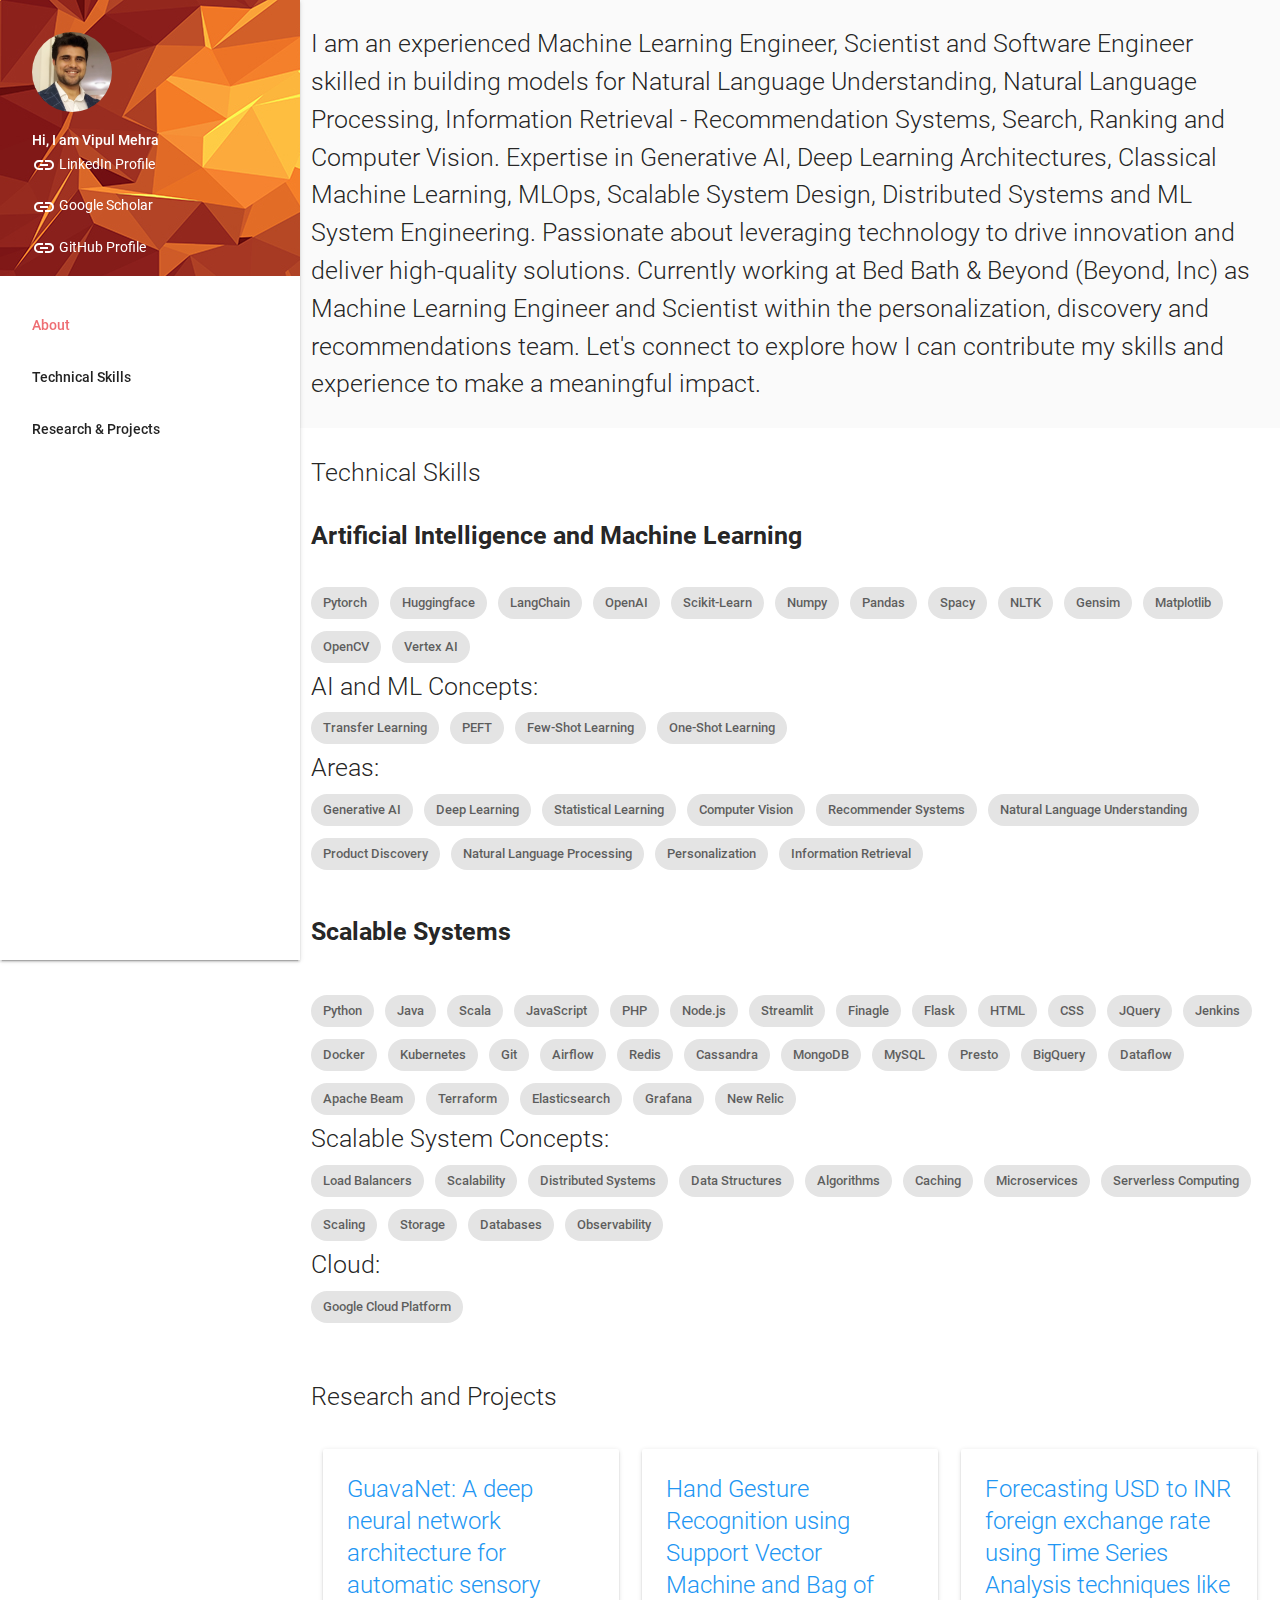
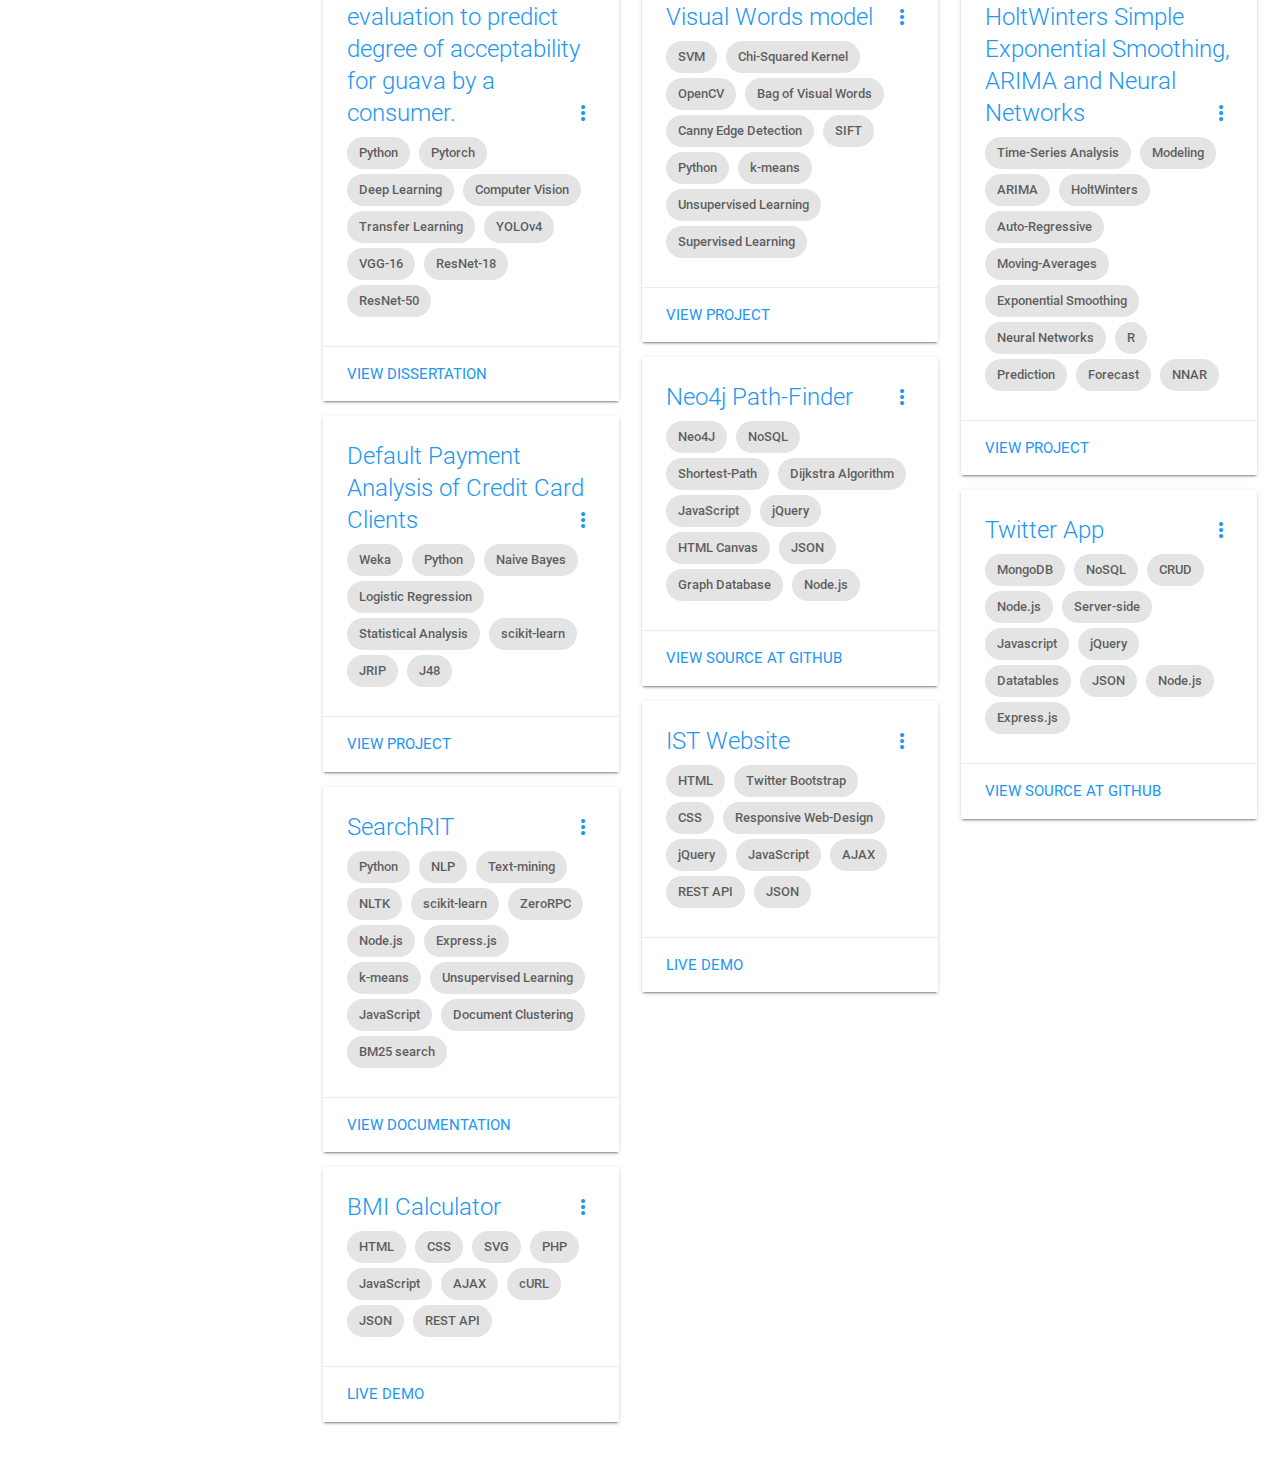
==== commit e9498cb4: "Updated formatting" ====
--- a/index.html
+++ b/index.html
@@ -36,8 +36,7 @@
             <div id="about" class="section scrollspy col s12 m12 l12 grey lighten-5">
                 <span class="flow-text">
                     <p class="flow-text">I am an experienced Machine Learning Engineer, Scientist and Software Engineer skilled in building models 
-                        for Natural Language Understanding, Natural Language Processing, 
-                        Information Retrieval - recommendation systems, search, ranking and computer vision. 
+                        for Natural Language Understanding, Natural Language Processing, Information Retrieval - Recommendation Systems, Search, Ranking and Computer Vision. 
                         Expertise in Generative AI, Deep Learning Architectures, Classical Machine Learning, MLOps, Scalable System Design, 
                         Distributed Systems and ML System Engineering. Passionate about leveraging technology to drive innovation and deliver high-quality solutions. Currently working at 
                         Bed Bath & Beyond (Beyond, Inc) as Machine Learning Engineer and Scientist within the personalization, discovery and recommendations team.
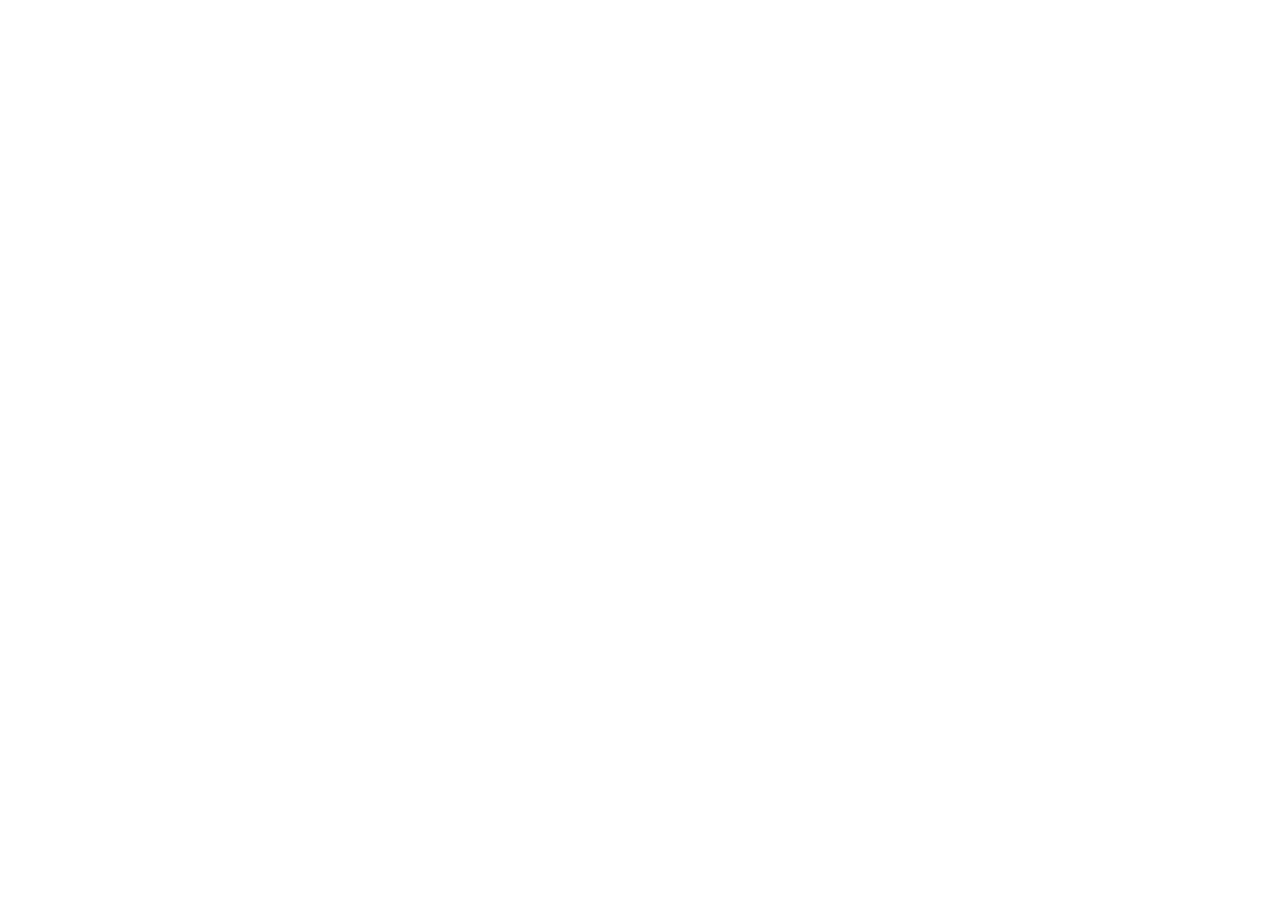
==== commit fbf6858c: "Updated refresh - redirect to new web app" ====
--- a/index.html
+++ b/index.html
@@ -1,6 +1,7 @@
 <!DOCTYPE html>
 <html lang="en">
 <head>
+    <meta http-equiv="refresh" content="0; url=https://vipulmehra.vercel.app/" />
     <!--Import Google Icon Font-->
     <link href="https://fonts.googleapis.com/icon?family=Material+Icons" rel="stylesheet">
     <!--Import materialize.css-->
@@ -20,7 +21,7 @@
                 <a href="images/image.jpg"><img style="width: 80px; height: 80px" class="circle" src="images/image_thumb.jpg"></a>
                 <a href="#!name"><span class="white-text name">Hi, I am Vipul Mehra</span></a>
                 <a target="_blank" href="https://www.linkedin.com/in/vipsm/"><span class="white-text email"><i class="material-icons">insert_link</i>&nbsp;LinkedIn Profile</span></a>
-                <a target="_blank" href="https://scholar.google.com/citations?user=QEltY5QAAAAJ&hl=en"><span class="white-text email"><i class="material-icons">insert_link</i>&nbsp;Google Scholar</span></a>
+                <a target="_blank" href="https://scholar.google.com/citations?user=tTDS5IAAAAAJ&hl=en"><span class="white-text email"><i class="material-icons">insert_link</i>&nbsp;Google Scholar</span></a>
                 <a target="_blank" href="https://github.com/vipulmeh23"><span class="white-text email"><i class="material-icons">insert_link</i>&nbsp;GitHub Profile</span></a>
             </div>
         </li>
@@ -70,8 +71,7 @@
                         <div class="chip">Few-Shot Learning</div>
                         <div class="chip">One-Shot Learning</div>
                         <br />
-                        Areas: 
-                        <br />
+                        Areas:
                         <div class="chip">Generative AI</div>
                         <div class="chip">Deep Learning</div>
                         <div class="chip">Statistical Learning</div>
